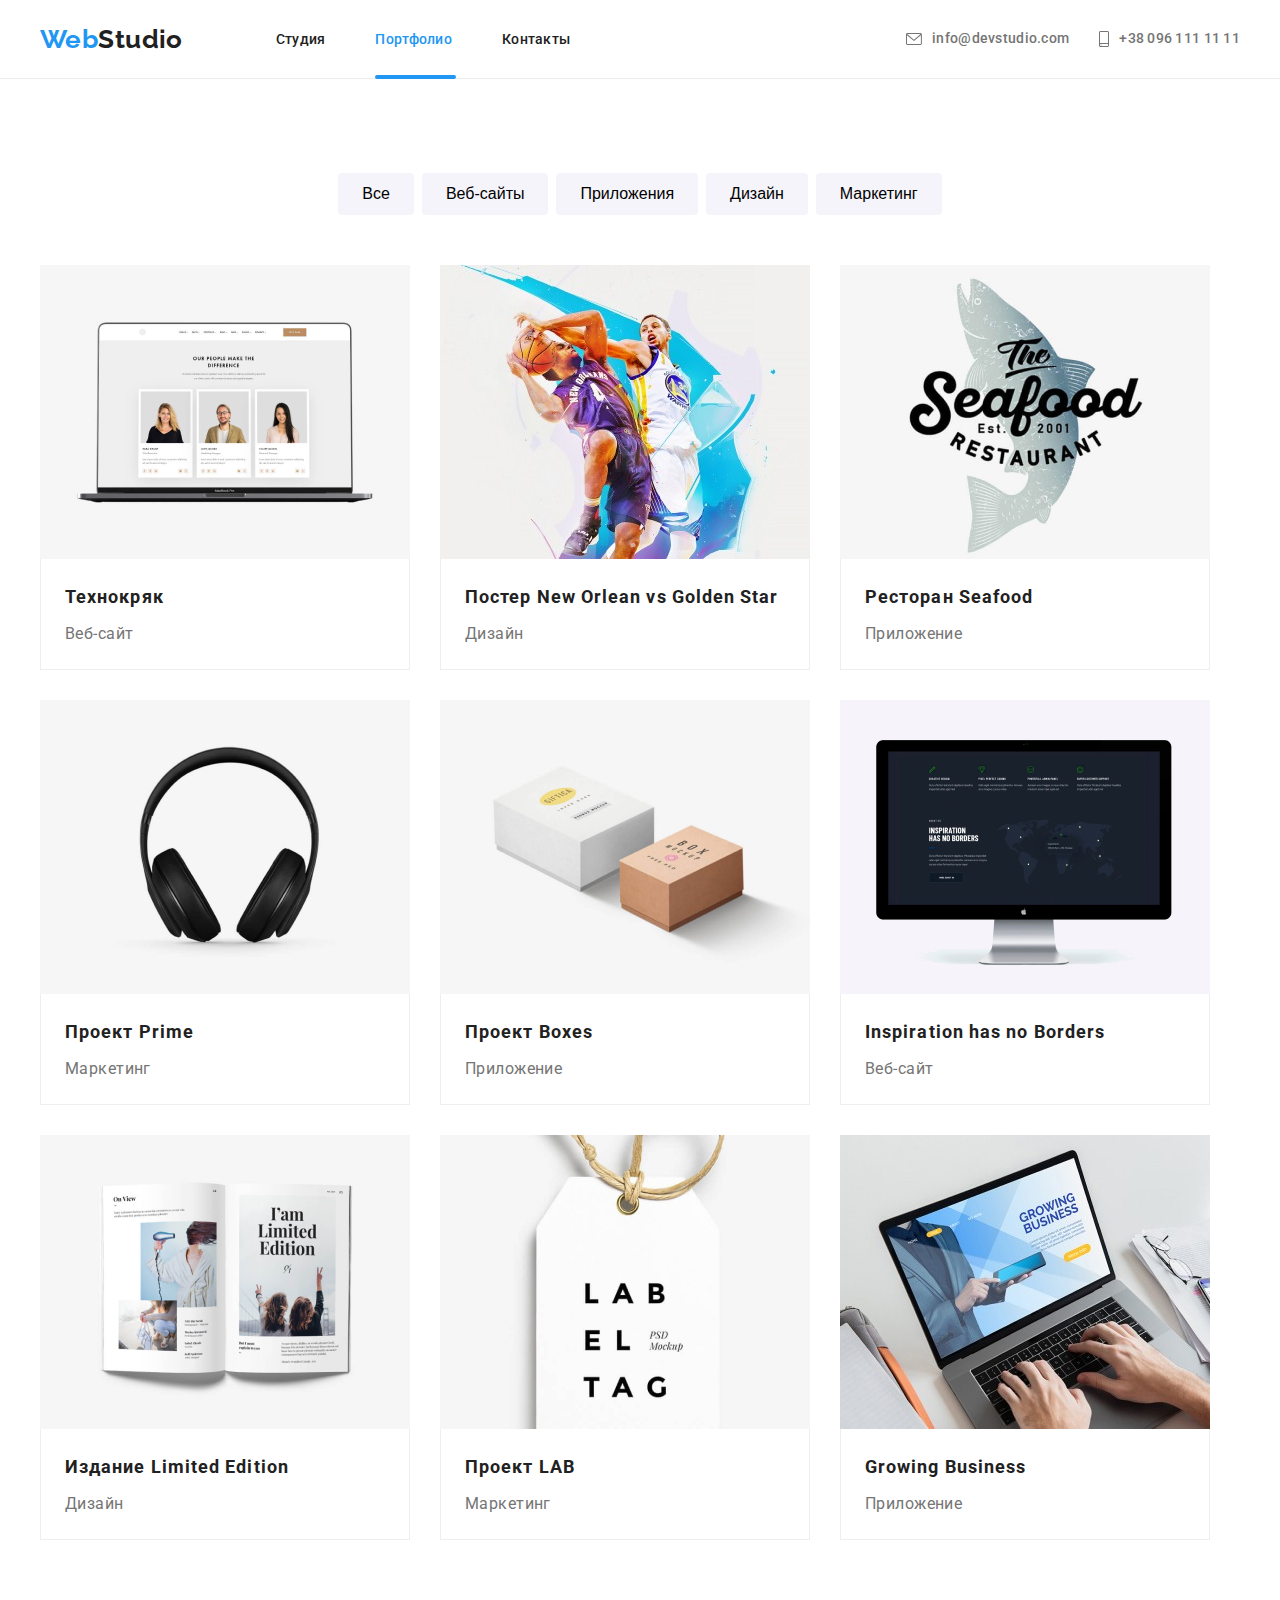
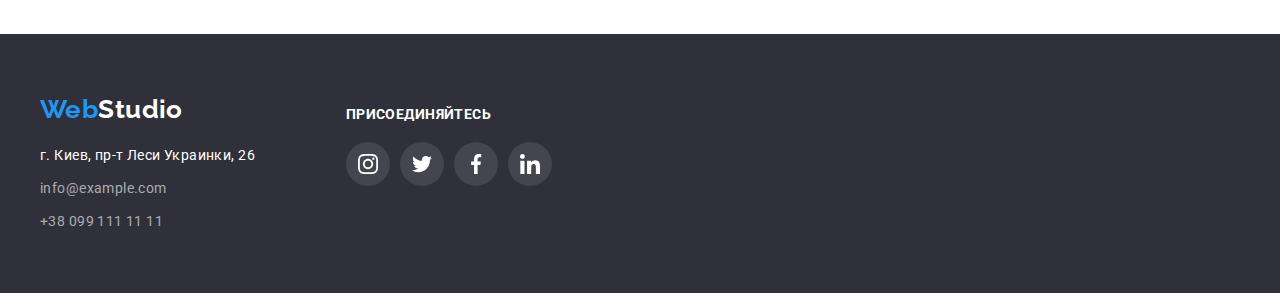
==== portfolio.html @ b014f4f2 "add project and underline for current page" ====
<!DOCTYPE html>
<html lang="ru">
  <head>
    <meta charset="UTF-8" />
    <meta http-equiv="X-UA-Compatible" content="IE=edge" />
    <meta name="viewport" content="width=device-width, initial-scale=1.0" />
    <title>WebStudio</title>
    <link rel="preconnect" href="https://fonts.gstatic.com" />
    <link
      href="https://fonts.googleapis.com/css2?family=Raleway:wght@700&family=Roboto:wght@400;500;700;900&display=swap"
      rel="stylesheet"
    />
    <link
      rel="stylesheet"
      href="https://cdnjs.cloudflare.com/ajax/libs/modern-normalize/1.0.0/modern-normalize.min.css"
      integrity="sha512-ISS7cAi1PEhQ8jnbJpJZMd29NlhNj4AWYyLOSp2CE/CsHxTCu+r+t0D2yoJudVrd0/8fTVPUVDzY5Tvli75u/g=="
      crossorigin="anonymous"
    />
    <link rel="stylesheet" href="./css/styles.css" />
  </head>
  <body>
    <header>
      <div class="container">
        <nav class="header-nav">
          <!-- logo -->
          <a class="logo" href="./index.html" lang="en"
            ><span>Web</span>Studio</a
          >
          <ul class="link-list">
            <li class="item">
              <a class="link" href="./index.html">Студия</a>
            </li>
            <li class="item">
              <a class="link current" href="./portfolio.html">Портфолио</a>
            </li>
            <li class="item"><a class="link" href="">Контакты</a></li>
          </ul>
        </nav>
        <!-- contacts -->
        <ul class="header-contacts">
          <li class="item">
            <a class="link" href="mailto:info@devstudio.com">
              <svg class="contacts-icon" width="16" height="12">
                <use href="./images/symbol-defs.svg#envelope"></use>
              </svg>
              info@devstudio.com</a
            >
          </li>
          <li class="item">
            <a class="link" href="tel:+380961111111">
              <svg class="contacts-icon" width="10" height="16">
                <use href="./images/symbol-defs.svg#smartphone"></use>
              </svg>
              +38 096 111 11 11</a
            >
          </li>
        </ul>
      </div>
    </header>

    <!-- main content -->
    <main>
      <!-- our works -->
      <section class="section portfolio">
        <div class="container">
          <h1 class="visually-hidden">Наши работы</h1>

          <ul class="filter">
            <!-- сейчас фильтр кнопками, а будут радиобаттоны -->
            <li class="item">
              <button class="btn filter-button" type="button">Все</button>
            </li>
            <li class="item">
              <button class="btn filter-button" type="button">Веб-сайты</button>
            </li>
            <li class="item">
              <button class="btn filter-button" type="button">
                Приложения
              </button>
            </li>
            <li class="item">
              <button class="btn filter-button" type="button">Дизайн</button>
            </li>
            <li class="item">
              <button class="btn filter-button" type="button">Маркетинг</button>
            </li>
          </ul>

          <ul class="gallery">
            <li class="item">
              <a class="card" href="">
                <img
                  class="card-image"
                  src="./images/portfolio/portfolio-1.jpg"
                  alt="фото веб-сайта Технокряк"
                  width="370"
                />
                <div class="card-title">
                  <h2 class="card-name">Технокряк</h2>
                  <p class="card-text">Веб-сайт</p>
                </div>
              </a>
            </li>
            <li class="item">
              <a class="card" href="">
                <img
                  class="card-image"
                  src="./images/portfolio/portfolio-2.jpg"
                  alt="фото постера"
                  width="370"
                />
                <div class="card-title">
                  <h2 class="card-name">
                    Постер <span lang="en">New Orlean vs Golden Star</span>
                  </h2>
                  <p class="card-text">Дизайн</p>
                </div>
              </a>
            </li>
            <li class="item">
              <a class="card" href="">
                <img
                  class="card-image"
                  src="./images/portfolio/portfolio-3.jpg"
                  alt="фото логотипа ресторана"
                  width="370"
                />
                <div class="card-title">
                  <h2 class="card-name">
                    Ресторан <span lang="en">Seafood</span>
                  </h2>
                  <p class="card-text">Приложение</p>
                </div>
              </a>
            </li>
            <li class="item">
              <a class="card" href="">
                <img
                  class="card-image"
                  src="./images/portfolio/portfolio-4.jpg"
                  alt="фото с наушниками"
                  width="370"
                />
                <div class="card-title">
                  <h2 class="card-name">Проект <span lang="en">Prime</span></h2>
                  <p class="card-text">Маркетинг</p>
                </div>
              </a>
            </li>
            <li class="item">
              <a class="card" href="">
                <img
                  class="card-image"
                  src="./images/portfolio/portfolio-5.jpg"
                  alt="фото с коробочками"
                  width="370"
                />
                <div class="card-title">
                  <h2 class="card-name">Проект <span lang="en">Boxes</span></h2>
                  <p class="card-text">Приложение</p>
                </div>
              </a>
            </li>
            <li class="item">
              <a class="card" href="">
                <img
                  class="card-image"
                  src="./images/portfolio/portfolio-6.jpg"
                  alt="фото веб-сайта"
                  width="370"
                />
                <div class="card-title">
                  <h2 class="card-name">
                    <span lang="en">Inspiration has no Borders</span>
                  </h2>
                  <p class="card-text">Веб-сайт</p>
                </div>
              </a>
            </li>
            <li class="item">
              <a class="card" href="">
                <img
                  class="card-image"
                  src="./images/portfolio/portfolio-7.jpg"
                  alt="фото развёрнутой книги"
                  width="370"
                />
                <div class="card-title">
                  <h2 class="card-name">
                    Издание <span lang="en">Limited Edition</span>
                  </h2>
                  <p class="card-text">Дизайн</p>
                </div>
              </a>
            </li>
            <li class="item">
              <a class="card" href="">
                <img
                  class="card-image"
                  src="./images/portfolio/portfolio-8.jpg"
                  alt="фото бирки"
                  width="370"
                />
                <div class="card-title">
                  <h2 class="card-name">Проект LAB</h2>
                  <p class="card-text">Маркетинг</p>
                </div>
              </a>
            </li>
            <li class="item">
              <a class="card" href="">
                <img
                  class="card-image"
                  src="./images/portfolio/portfolio-9.jpg"
                  alt="фото приложения"
                  width="370"
                />
                <div class="card-title">
                  <h2 class="card-name">
                    <span lang="en">Growing Business</span>
                  </h2>
                  <p class="card-text">Приложение</p>
                </div>
              </a>
            </li>
          </ul>
        </div>
        <!-- /container -->
      </section>
    </main>

    <footer>
      <div class="container">
        <div class="wrapper">
          <div class="addresses">
            <!-- logo -->
            <a class="logo" href="./index.html" lang="en"><span>Web</span>Studio</a>
            <!-- our contacts -->
            <address>
              <ul class="contacts-list">
                <li>
                  <a class="link contact-map" href="https://goo.gl/maps/neQX7SjU9CnfQopdA" target="_blank"
                    rel="noreferrer noopener">
                    г. Киев, пр-т Леси Украинки, 26
                  </a>
                </li>
                <li>
                  <a class="link contact-email" href="mailto:info@example.com">
                    info@example.com
                  </a>
                </li>
                <li>
                  <a class="link contact-phone" href="tel:+380991111111">
                    +38 099 111 11 11
                  </a>
                </li>
              </ul>
            </address>
          </div>
          <div class="social">
            <p class="social-title">Присоединяйтесь</p>
            <ul class="social-links-list">
              <li>
                <a href="" class="social-link">
                  <svg class="social-link-icon" width="20" height="20">
                    <use href="./images/symbol-defs.svg#instagram"></use>
                  </svg>
                </a>
              </li>
              <li>
                <a href="" class="social-link">
                  <svg class="social-link-icon" width="20" height="20">
                    <use href="./images/symbol-defs.svg#twitter"></use>
                  </svg>
                </a>
              </li>
              <li>
                <a href="" class="social-link">
                  <svg class="social-link-icon" width="20" height="20">
                    <use href="./images/symbol-defs.svg#facebook"></use>
                  </svg>
                </a>
              </li>
              <li>
                <a href="" class="social-link">
                  <svg class="social-link-icon" width="20" height="20">
                    <use href="./images/symbol-defs.svg#linkedin"></use>
                  </svg>
                </a>
              </li>
            </ul>
          </div>
        </div>
      </div>
    </footer>
  </body>
</html>
---- css/styles.css ----
:root {
  --main-color: #212121;
  --second-color: #757575;
  --accent-color: #2196f3;
  --white-color: #fff;
  --bg-dark: #2f303a;
  --btn-hover: #188ce8;
  --bg-our-team: #f5f4fa;
  --bg-filter-btn: #f5f4fa;
  --brd-card-title: #eeeeee;
  --icon-color: #afb1b8;
}

/*========== common =========== */
body {
  margin: 0;

  font-family: Roboto, sans-serif;
  font-size: 14px;
  color: var(--main-color);
  letter-spacing: 0.03em;

  background-color: var(--white-color);
}

ul {
  list-style: none;
  margin-top: 0;
  margin-bottom: 0;
  padding-left: 0;
}

h1,
h2,
h3,
h4,
h5,
h6,
p {
  margin-top: 0;
  margin-bottom: 0;
}

a {
  text-decoration: none;
}

img {
  display: block;
}

.container {
  margin-left: auto;
  margin-right: auto;
  padding-left: 15px;
  padding-right: 15px;
  width: 1200px;
}

.btn {
  border-radius: 4px;
  padding: 6px 22px;
  cursor: pointer;
  border-color: transparent;
}

.section {
  padding-top: 94px;
  padding-bottom: 94px;
}

.section-title {
  margin-bottom: 50px;

  font-size: 36px;
  line-height: 1.67;
  text-align: center;
}

.visually-hidden:not(:focus):not(:active) {
  position: absolute;
  width: 1px;
  height: 1px;
  margin: -1px;
  border: 0;
  padding: 0;

  white-space: nowrap;
  clip-path: inset(100%);
  clip: rect(0 0 0 0);
  overflow: hidden;
}

/* =========== Logo =============== */
.logo {
  margin-right: 93px;

  font-family: 'Raleway', sans-serif;
  font-weight: 700;
  font-size: 26px;
  color: var(--main-color);
}

.logo span {
  color: var(--accent-color);
}

/* ============== header ============= */
header {
  padding-top: 24px;
  padding-bottom: 24px;
  border-bottom: 1px solid #ececec;
}

header .container {
  display: flex;
  align-items: center;
}

.header-nav {
  display: flex;
}

.header-nav .link-list {
  display: flex;
  align-items: center;
}

.link-list .item:not(:last-child) {
  margin-right: 50px;
}

.link-list .current::after {
  content: '';
  position: absolute;
  bottom: 0;
  left: 0;
  width: 100%;
  border: 2px solid var(--accent-color);
  border-radius: 2px;
}

.header-nav .link {
  font-size: 14px;
  font-weight: 500;
  line-height: 1.14;
  letter-spacing: 0.02em;
  color: var(--main-color);
  padding-top: 32px;
  padding-bottom: 32px;
}

.header-nav .current {
  position: relative;

  color: var(--accent-color);
}

.header-contacts {
  display: flex;
  align-items: center;
  margin-left: auto;
}

.header-contacts .link {
  display: flex;
  align-items: center;

  font-size: 14px;
  font-weight: 500;
  line-height: 1.14;
  letter-spacing: 0.02em;
  color: var(--second-color);
}

.header-contacts .item:not(:last-child) {
  margin-right: 30px;
}

.contacts-icon {
  margin-right: 10px;
  fill: currentColor;
}

.header-nav .link:focus,
.header-nav .link:hover,
.header-contacts .link:focus,
.header-contacts .link:hover {
  color: var(--accent-color);
}

/* ============ hero ================ */
.hero {
  background-color: var(--bg-dark);
}

.hero .hero-bg {
  margin-left: auto;
  margin-right: auto;
  padding-top: 200px;
  padding-bottom: 200px;
  height: 600px;
  max-width: 1600px;
  background-image: linear-gradient(
      rgba(47, 48, 58, 0.4),
      rgba(47, 48, 58, 0.4)
    ),
    url('../images/hero/hero-bg.jpg');
  background-size: cover;
  background-position: center;
}

.hero-title {
  margin-bottom: 30px;
  font-size: 44px;
  font-weight: 900;
  line-height: 1.36;
  letter-spacing: 0.06em;
  text-align: center;
  text-transform: uppercase;
  color: var(--white-color);
}

.hero-btn {
  display: block;
  margin-left: auto;
  margin-right: auto;

  font-size: 16px;
  font-weight: 700;
  line-height: 1.87;
  letter-spacing: 0.06em;
  color: var(--white-color);

  background-color: var(--accent-color);
  padding: 10px 32px;
  box-shadow: 0px 4px 4px rgba(0, 0, 0, 0.15);
}

.hero .btn:hover,
.hero .btn:focus {
  background-color: var(--btn-hover);
}

/* ============ features =============== */
.features {
  padding-bottom: 47px;
}

.features-list {
  display: flex;
}

.feature {
  max-width: 270px;
}

.features-list .feature:not(:last-child) {
  margin-right: 30px;
}

.feature .thumb {
  background-color: var(--bg-filter-btn);
  height: 120px;
  margin-bottom: 30px;
  border-radius: 4px;
  display: flex;
  justify-content: center;
  align-items: center;
}

.feature-icon {
  width: 70px;
  height: 70px;
}

.feature-title {
  margin-bottom: 10px;

  font-size: 14px;
  font-weight: 700;
  line-height: 1.14;
  text-transform: uppercase;
}

.feature-text {
  line-height: 1.71;
  color: var(--second-color);
}

/* ============== work ================== */
.work {
  padding-top: 47px;
}

/* позиционирование в сетке
 отрицательными маржинами */
.works-list {
  display: flex;
  flex-wrap: wrap;
  margin-top: -30px;
  margin-left: -30px;
}

.works-list .item {
  margin-top: 30px;
  margin-left: 30px;
}

/* ============= our team =============== */
.members {
  background-color: var(--bg-our-team);
}

.members-list {
  display: flex;
  flex-wrap: wrap;
  margin-left: -30px;
  margin-top: -30px;
}

.member-card {
  width: 270px;
  margin-left: 30px;
  margin-top: 30px;
  border-radius: 0px 0px 4px 4px;

  padding-bottom: 30px;
  background-color: var(--white-color);

  box-shadow: 0px 1px 3px rgba(0, 0, 0, 0.12), 0px 1px 1px rgba(0, 0, 0, 0.14),
    0px 2px 1px rgba(0, 0, 0, 0.2);
}

.member-photo {
  margin-bottom: 30px;
}

.members .member-name {
  margin-bottom: 10px;

  font-size: 16px;
  font-weight: 500;
  line-height: 1.19;
  text-align: center;
}

.members .member-function {
  font-size: 16px;
  color: var(--second-color);
  line-height: 1.19;
  margin-bottom: 16px;

  text-align: center;
}

.social-links-list {
  display: flex;
  justify-content: center;
}

.social-links-list li:not(:last-child) {
  margin-right: 10px;
}

.social-link {
  display: flex;
  width: 44px;
  height: 44px;
  border-radius: 50%;
}

.social-link-icon {
  margin: auto;
  fill: var(--icon-color);
}

.social-link:hover,
.social-link:focus {
  background-color: var(--accent-color);
}

.social-link:hover .social-link-icon,
.social-link:focus .social-link-icon {
  fill: var(--white-color);
}

/* ================ our clients =================== */
.clients-list {
  display: flex;
  flex-wrap: wrap;
  margin-top: -30px;
  margin-left: -30px;
}

.client-item {
  width: 170px;
  height: 92px;
  margin-top: 30px;
  margin-left: 30px;
}

.client-link {
  display: flex;
  height: 100%;
  border: 1px solid var(--icon-color);
  border-radius: 4px;
}

.client-icon {
  margin: auto;
  fill: var(--icon-color);
}

.client-link:hover,
.client-link:focus {
  border-color: var(--accent-color);
}

.client-link:hover .client-icon,
.client-link:focus .client-icon {
  fill: var(--accent-color);
}

/* ============ footer ================ */
footer {
  padding-top: 60px;
  padding-bottom: 60px;
  background-color: var(--bg-dark);
  color: var(--white-color);
}

.wrapper {
  display: flex;
}

.addresses {
  margin-right: 70px;
}

footer .logo {
  margin-bottom: 20px;

  display: inline-block;
  color: var(--white-color);
}

address {
  font-style: normal;
}

.contacts-list li:not(:last-child) {
  padding-bottom: 9px;
}

.contact-map {
  color: rgba(255, 255, 255, 1);
  line-height: 1.71;
}

.contact-email,
.contact-phone {
  color: rgba(255, 255, 255, 0.6);
  line-height: 1.71;
}

.contacts-list .link:focus,
.contacts-list .link:hover {
  color: var(--accent-color);
}

.social {
  margin-top: 12px;
}
.social-title {
  margin-bottom: 20px;
  font-weight: 700;
  text-transform: uppercase;
}

footer .social-link {
  background-color: rgba(255, 255, 255, 0.1);
}

footer .social-link-icon {
  fill: var(--white-color);
}

/* =============== portfolio ================== */
.portfolio .filter {
  margin-bottom: 50px;
  display: flex;
  justify-content: center;
}

.filter .item:not(:last-child) {
  margin-right: 8px;
}

.portfolio .filter-button {
  font-weight: 500;
  font-size: 16px;
  line-height: 1.62;

  background-color: var(--bg-filter-btn);
}

.portfolio .filter-button:focus,
.portfolio .filter-button:hover {
  color: var(--white-color);
  background-color: var(--accent-color);
  box-shadow: 0px 3px 1px rgba(0, 0, 0, 0.1), 0px 1px 2px rgba(0, 0, 0, 0.08),
    0px 2px 2px rgba(0, 0, 0, 0.12);
}

.gallery {
  display: flex;
  flex-wrap: wrap;
  margin-bottom: -30px;
}

.gallery .item:not(:nth-child(3n)) {
  margin-right: 30px;
}

.gallery .item {
  margin-bottom: 30px;
}

.gallery .item:hover {
  box-shadow: 0px 1px 1px rgba(0, 0, 0, 0.12), 0px 4px 4px rgba(0, 0, 0, 0.06),
    1px 4px 6px rgba(0, 0, 0, 0.16);
}

.card-title {
  padding: 20px 24px;
  border: 1px solid var(--brd-card-title);
  border-top: 0;
}

.card .card-name {
  margin-bottom: 4px;

  font-weight: 700;
  font-size: 18px;
  line-height: 2;
  letter-spacing: 0.06em;
  color: var(--main-color);
}

.card .card-text {
  font-size: 16px;
  line-height: 1.87;
  color: var(--second-color);
}
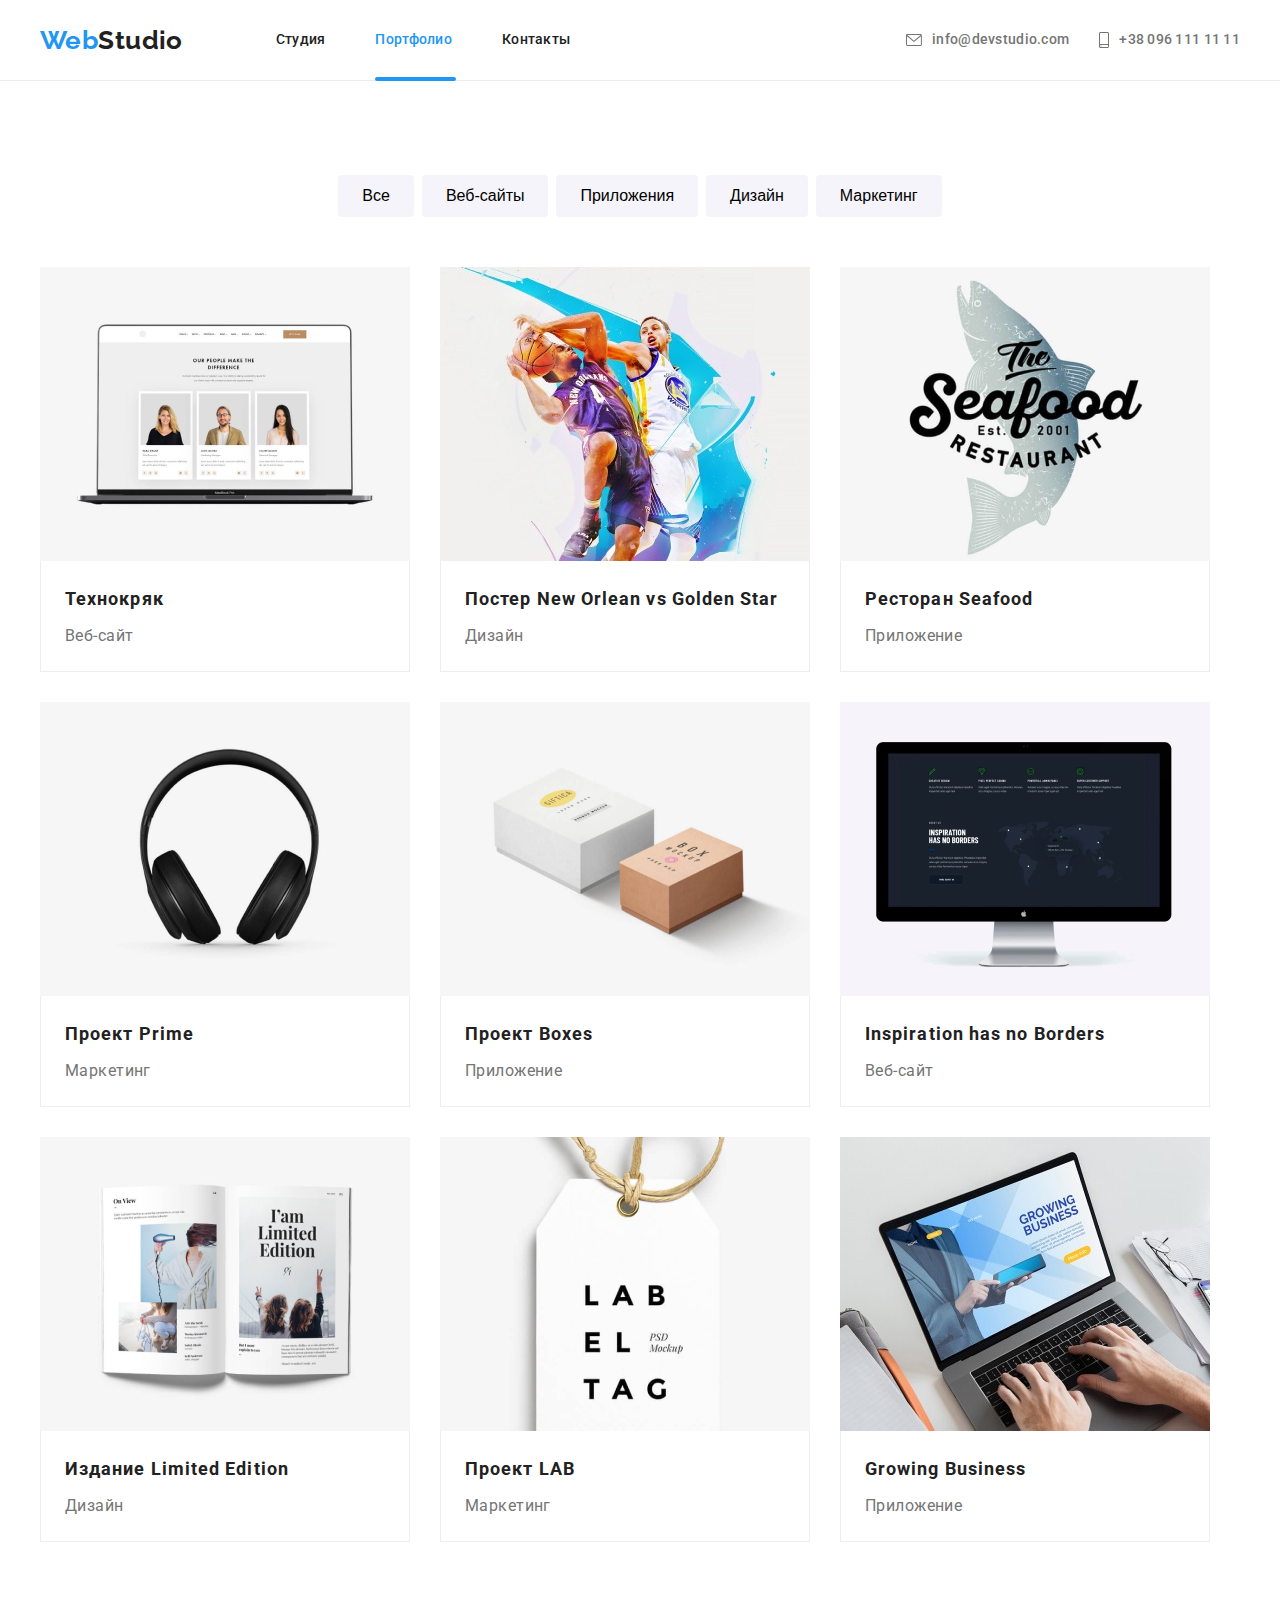
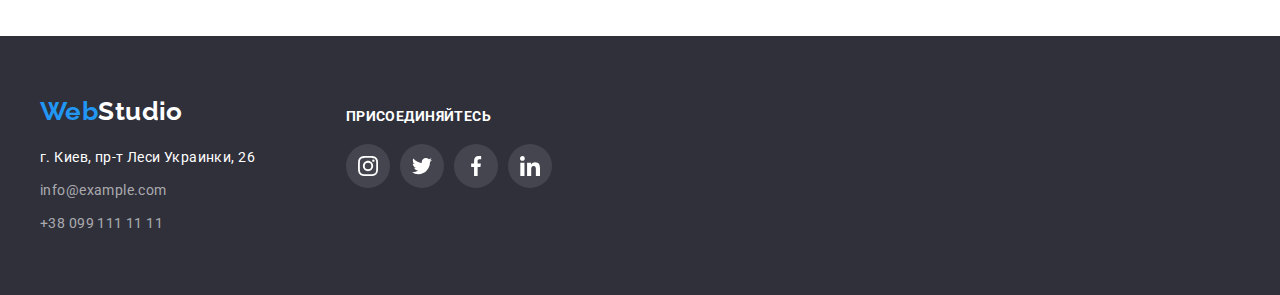
==== commit 301fb4f0: "add abs elements" ====
--- a/portfolio.html
+++ b/portfolio.html
@@ -89,12 +89,20 @@
           <ul class="gallery">
             <li class="item">
               <a class="card" href="">
-                <img
-                  class="card-image"
-                  src="./images/portfolio/portfolio-1.jpg"
-                  alt="фото веб-сайта Технокряк"
-                  width="370"
-                />
+                <div class="box">
+                  <img
+                    class="card-image"
+                    src="./images/portfolio/portfolio-1.jpg"
+                    alt="фото веб-сайта Технокряк"
+                    width="370"
+                  />
+                  <p class="card-overlay">
+                    Технокряк это современная площадка распространения
+                    коронавируса. Компании используют эту платформу для
+                    цифрового шпионажа и атак на защищённые сервера конкурентов.
+                  </p>
+                </div>
+
                 <div class="card-title">
                   <h2 class="card-name">Технокряк</h2>
                   <p class="card-text">Веб-сайт</p>
@@ -234,13 +242,19 @@
         <div class="wrapper">
           <div class="addresses">
             <!-- logo -->
-            <a class="logo" href="./index.html" lang="en"><span>Web</span>Studio</a>
+            <a class="logo" href="./index.html" lang="en"
+              ><span>Web</span>Studio</a
+            >
             <!-- our contacts -->
             <address>
               <ul class="contacts-list">
                 <li>
-                  <a class="link contact-map" href="https://goo.gl/maps/neQX7SjU9CnfQopdA" target="_blank"
-                    rel="noreferrer noopener">
+                  <a
+                    class="link contact-map"
+                    href="https://goo.gl/maps/neQX7SjU9CnfQopdA"
+                    target="_blank"
+                    rel="noreferrer noopener"
+                  >
                     г. Киев, пр-т Леси Украинки, 26
                   </a>
                 </li>
--- a/css/styles.css
+++ b/css/styles.css
@@ -93,6 +93,7 @@
 
 /* =========== Logo =============== */
 .logo {
+  display: block;
   margin-right: 93px;
 
   font-family: 'Raleway', sans-serif;
@@ -107,8 +108,6 @@
 
 /* ============== header ============= */
 header {
-  padding-top: 24px;
-  padding-bottom: 24px;
   border-bottom: 1px solid #ececec;
 }
 
@@ -119,11 +118,15 @@
 
 .header-nav {
   display: flex;
+  align-items: center;
 }
 
 .header-nav .link-list {
   display: flex;
   align-items: center;
+}
+
+.link-list .item {
 }
 
 .link-list .item:not(:last-child) {
@@ -133,7 +136,7 @@
 .link-list .current::after {
   content: '';
   position: absolute;
-  bottom: 0;
+  bottom: -1px;
   left: 0;
   width: 100%;
   border: 2px solid var(--accent-color);
@@ -141,6 +144,7 @@
 }
 
 .header-nav .link {
+  display: block;
   font-size: 14px;
   font-weight: 500;
   line-height: 1.14;
@@ -165,6 +169,9 @@
 .header-contacts .link {
   display: flex;
   align-items: center;
+
+  padding-top: 32px;
+  padding-bottom: 32px;
 
   font-size: 14px;
   font-weight: 500;
@@ -302,9 +309,29 @@
   margin-left: -30px;
 }
 
-.works-list .item {
+.works-list-item {
+  position: relative;
   margin-top: 30px;
   margin-left: 30px;
+}
+
+.works-list-title {
+  position: absolute;
+  bottom: 0;
+  left: 0;
+
+  width: 100%;
+  height: 70px;
+  display: flex;
+  justify-content: center;
+  align-items: center;
+
+  font-weight: 700;
+  line-height: 1.14;
+  text-transform: uppercase;
+  color: var(--white-color);
+
+  background-color: rgba(47, 48, 58, 0.8);
 }
 
 /* ============= our team =============== */
@@ -524,12 +551,53 @@
 }
 
 .gallery .item {
+  position: relative;
+  width: 370px;
+
   margin-bottom: 30px;
 }
 
 .gallery .item:hover {
   box-shadow: 0px 1px 1px rgba(0, 0, 0, 0.12), 0px 4px 4px rgba(0, 0, 0, 0.06),
     1px 4px 6px rgba(0, 0, 0, 0.16);
+}
+
+.card .box {
+  position: relative;
+  width: 370px;
+  height: 294px;
+  overflow: hidden;
+}
+
+.card-overlay {
+  position: absolute;
+  top: 0;
+  left: 0;
+  display: flex;
+  /* justify-content: center; */
+  align-items: center;
+
+  width: 100%;
+  height: 100%;
+  /* height: 294px; */
+  padding: 24px;
+  /* padding-left: 24px;
+  padding-right: 24px; */
+
+  background-color: rgba(33, 150, 243, 0.9);
+  color: var(--white-color);
+  font-size: 18px;
+  line-height: 1.56;
+  /* надо или нет? */
+  overflow: hidden;
+
+  transform: translateY(100%);
+  transition: transform 250ms cubic-bezier(0.4, 0, 0.2, 1);
+  /* transition: transform 1250ms cubic-bezier(0.72, 0, 0.23, 1); */
+}
+
+.gallery .item:hover .card-overlay {
+  transform: translateY(0);
 }
 
 .card-title {
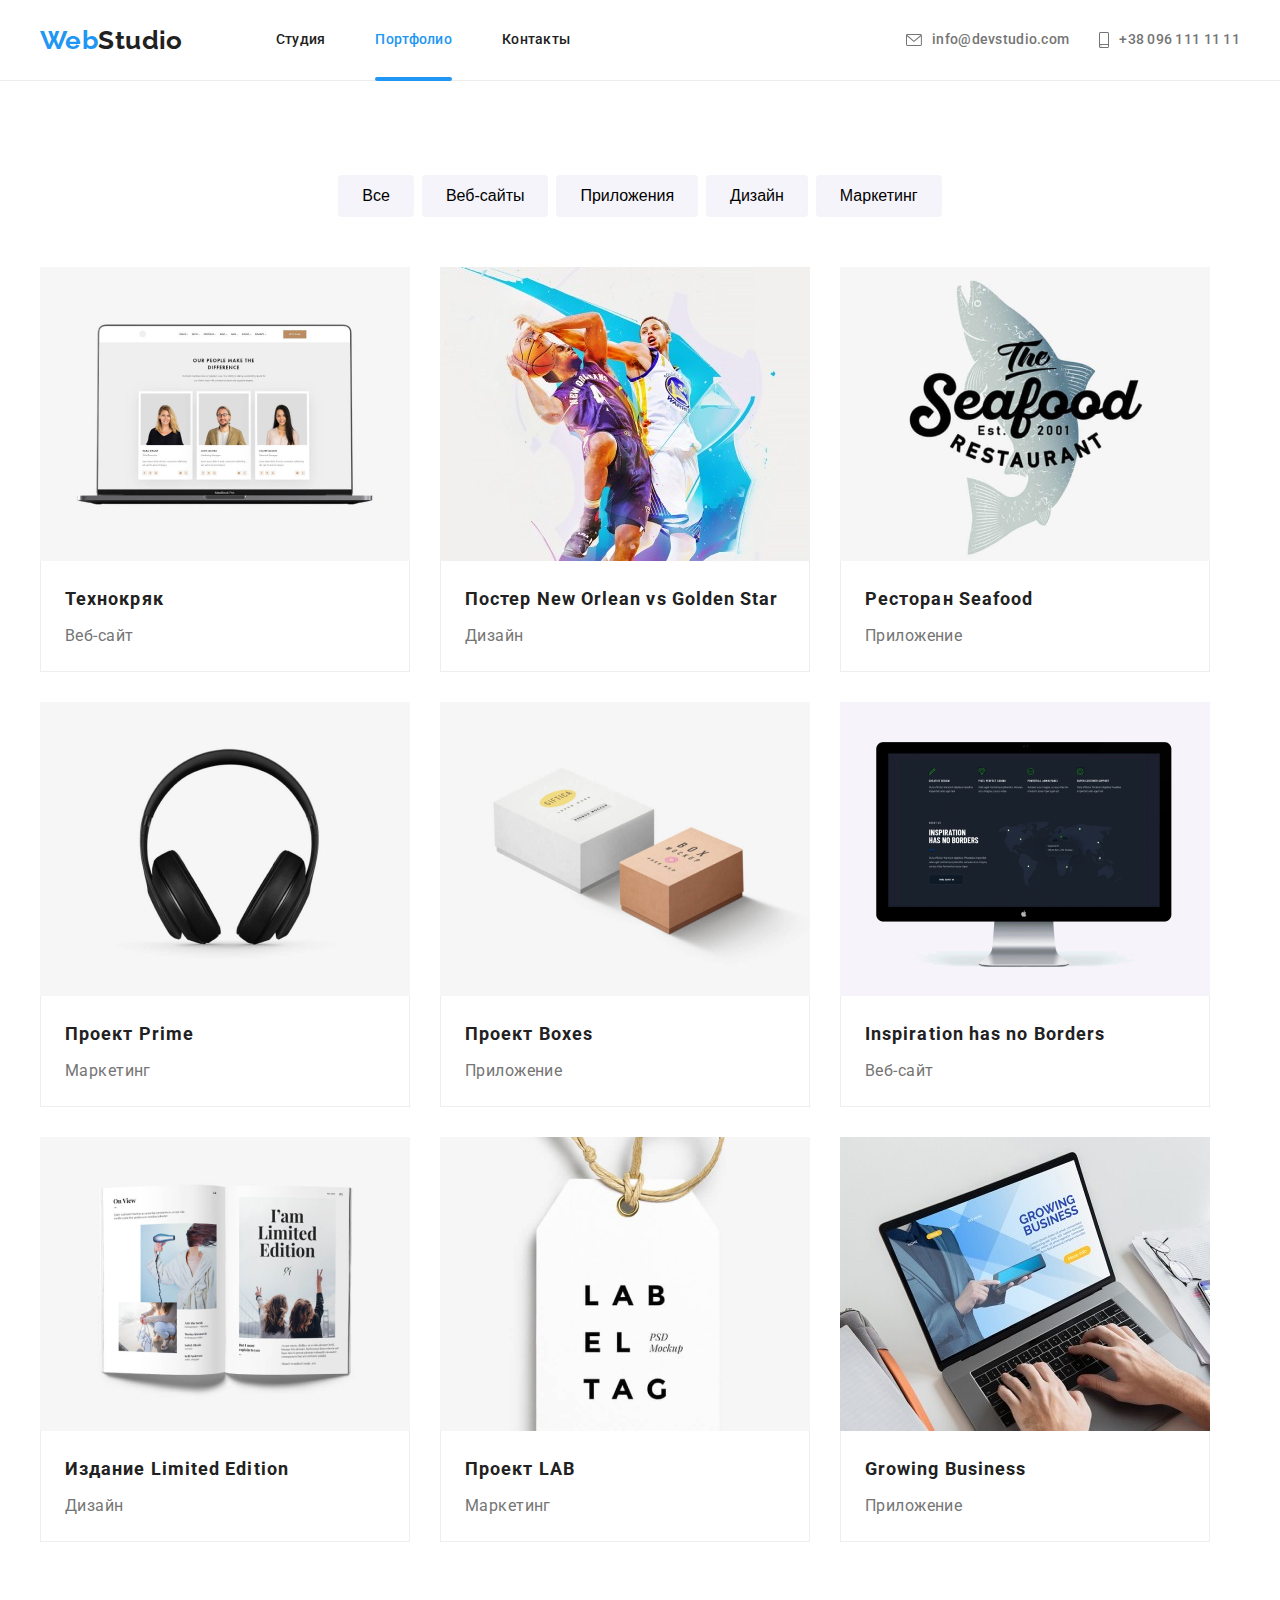
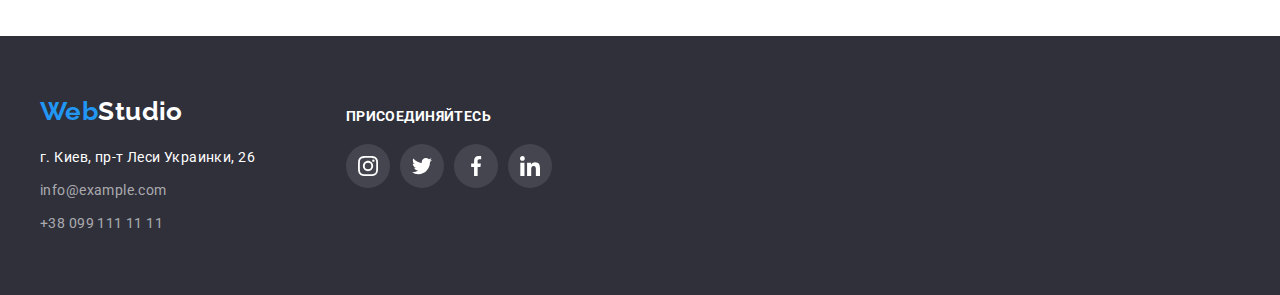
==== commit 11a8f0d2: "update icons, add transitions, modal-window and overlays" ====
--- a/portfolio.html
+++ b/portfolio.html
@@ -41,7 +41,7 @@
           <li class="item">
             <a class="link" href="mailto:info@devstudio.com">
               <svg class="contacts-icon" width="16" height="12">
-                <use href="./images/symbol-defs.svg#envelope"></use>
+                <use href="./images/icons.svg#envelope"></use>
               </svg>
               info@devstudio.com</a
             >
@@ -49,7 +49,7 @@
           <li class="item">
             <a class="link" href="tel:+380961111111">
               <svg class="contacts-icon" width="10" height="16">
-                <use href="./images/symbol-defs.svg#smartphone"></use>
+                <use href="./images/icons.svg#smartphone"></use>
               </svg>
               +38 096 111 11 11</a
             >
@@ -87,7 +87,7 @@
           </ul>
 
           <ul class="gallery">
-            <li class="item">
+            <li class="gallery-item">
               <a class="card" href="">
                 <div class="box">
                   <img
@@ -102,21 +102,32 @@
                     цифрового шпионажа и атак на защищённые сервера конкурентов.
                   </p>
                 </div>
-
                 <div class="card-title">
                   <h2 class="card-name">Технокряк</h2>
                   <p class="card-text">Веб-сайт</p>
                 </div>
               </a>
             </li>
-            <li class="item">
-              <a class="card" href="">
-                <img
-                  class="card-image"
-                  src="./images/portfolio/portfolio-2.jpg"
-                  alt="фото постера"
-                  width="370"
-                />
+            <li class="gallery-item">
+              <a class="card" href="">
+                <div class="box">
+                  <img
+                    class="card-image"
+                    src="./images/portfolio/portfolio-2.jpg"
+                    alt="фото постера"
+                    width="370"
+                  />
+                  <p class="card-overlay">
+                    Технокряк это современная площадка распространения
+                    коронавируса. Компании используют эту платформу для
+                    цифрового шпионажа и атак на защищённые сервера конкурентов.
+                    Lorem ipsum dolor sit, amet consectetur adipisicing elit.
+                    Incidunt, provident? Vel tempora deleniti animi? Nostrum
+                    quidem, autem, dolores suscipit perferendis quam aperiam
+                    nobis eligendi aspernatur corrupti sapiente doloremque minus
+                    eaque.
+                  </p>
+                </div>
                 <div class="card-title">
                   <h2 class="card-name">
                     Постер <span lang="en">New Orlean vs Golden Star</span>
@@ -125,14 +136,25 @@
                 </div>
               </a>
             </li>
-            <li class="item">
-              <a class="card" href="">
-                <img
-                  class="card-image"
-                  src="./images/portfolio/portfolio-3.jpg"
-                  alt="фото логотипа ресторана"
-                  width="370"
-                />
+            <li class="gallery-item">
+              <a class="card" href="">
+                <div class="box">
+                  <img
+                    class="card-image"
+                    src="./images/portfolio/portfolio-3.jpg"
+                    alt="фото логотипа ресторана"
+                    width="370"
+                  />
+                  <p class="card-overlay">
+                    Технокряк это современная площадка распространения
+                    коронавируса. Компании используют эту платформу для
+                    цифрового шпионажа и атак на защищённые сервера конкурентов.
+                    Lorem ipsum dolor sit amet consectetur adipisicing elit.
+                    Error necessitatibus quasi suscipit ex nulla dignissimos
+                    itaque totam natus, magni quia qui assumenda tenetur iusto
+                    delectus animi enim dolor, saepe aliquam.
+                  </p>
+                </div>
                 <div class="card-title">
                   <h2 class="card-name">
                     Ресторан <span lang="en">Seafood</span>
@@ -141,42 +163,63 @@
                 </div>
               </a>
             </li>
-            <li class="item">
-              <a class="card" href="">
-                <img
-                  class="card-image"
-                  src="./images/portfolio/portfolio-4.jpg"
-                  alt="фото с наушниками"
-                  width="370"
-                />
+            <li class="gallery-item">
+              <a class="card" href="">
+                <div class="box">
+                  <img
+                    class="card-image"
+                    src="./images/portfolio/portfolio-4.jpg"
+                    alt="фото с наушниками"
+                    width="370"
+                  />
+                  <p class="card-overlay">
+                    Технокряк это современная площадка распространения
+                    коронавируса. Компании используют эту платформу для
+                    цифрового шпионажа и атак на защищённые сервера конкурентов.
+                  </p>
+                </div>
                 <div class="card-title">
                   <h2 class="card-name">Проект <span lang="en">Prime</span></h2>
                   <p class="card-text">Маркетинг</p>
                 </div>
               </a>
             </li>
-            <li class="item">
-              <a class="card" href="">
-                <img
-                  class="card-image"
-                  src="./images/portfolio/portfolio-5.jpg"
-                  alt="фото с коробочками"
-                  width="370"
-                />
+            <li class="gallery-item">
+              <a class="card" href="">
+                <div class="box">
+                  <img
+                    class="card-image"
+                    src="./images/portfolio/portfolio-5.jpg"
+                    alt="фото с коробочками"
+                    width="370"
+                  />
+                  <p class="card-overlay">
+                    Технокряк это современная площадка распространения
+                    коронавируса. Компании используют эту платформу для
+                    цифрового шпионажа и атак на защищённые сервера конкурентов.
+                  </p>
+                </div>
                 <div class="card-title">
                   <h2 class="card-name">Проект <span lang="en">Boxes</span></h2>
                   <p class="card-text">Приложение</p>
                 </div>
               </a>
             </li>
-            <li class="item">
-              <a class="card" href="">
-                <img
-                  class="card-image"
-                  src="./images/portfolio/portfolio-6.jpg"
-                  alt="фото веб-сайта"
-                  width="370"
-                />
+            <li class="gallery-item">
+              <a class="card" href="">
+                <div class="box">
+                  <img
+                    class="card-image"
+                    src="./images/portfolio/portfolio-6.jpg"
+                    alt="фото веб-сайта"
+                    width="370"
+                  />
+                  <p class="card-overlay">
+                    Технокряк это современная площадка распространения
+                    коронавируса. Компании используют эту платформу для
+                    цифрового шпионажа и атак на защищённые сервера конкурентов.
+                  </p>
+                </div>
                 <div class="card-title">
                   <h2 class="card-name">
                     <span lang="en">Inspiration has no Borders</span>
@@ -185,14 +228,21 @@
                 </div>
               </a>
             </li>
-            <li class="item">
-              <a class="card" href="">
-                <img
-                  class="card-image"
-                  src="./images/portfolio/portfolio-7.jpg"
-                  alt="фото развёрнутой книги"
-                  width="370"
-                />
+            <li class="gallery-item">
+              <a class="card" href="">
+                <div class="box">
+                  <img
+                    class="card-image"
+                    src="./images/portfolio/portfolio-7.jpg"
+                    alt="фото развёрнутой книги"
+                    width="370"
+                  />
+                  <p class="card-overlay">
+                    Технокряк это современная площадка распространения
+                    коронавируса. Компании используют эту платформу для
+                    цифрового шпионажа и атак на защищённые сервера конкурентов.
+                  </p>
+                </div>
                 <div class="card-title">
                   <h2 class="card-name">
                     Издание <span lang="en">Limited Edition</span>
@@ -201,28 +251,42 @@
                 </div>
               </a>
             </li>
-            <li class="item">
-              <a class="card" href="">
-                <img
-                  class="card-image"
-                  src="./images/portfolio/portfolio-8.jpg"
-                  alt="фото бирки"
-                  width="370"
-                />
+            <li class="gallery-item">
+              <a class="card" href="">
+                <div class="box">
+                  <img
+                    class="card-image"
+                    src="./images/portfolio/portfolio-8.jpg"
+                    alt="фото бирки"
+                    width="370"
+                  />
+                  <p class="card-overlay">
+                    Технокряк это современная площадка распространения
+                    коронавируса. Компании используют эту платформу для
+                    цифрового шпионажа и атак на защищённые сервера конкурентов.
+                  </p>
+                </div>
                 <div class="card-title">
                   <h2 class="card-name">Проект LAB</h2>
                   <p class="card-text">Маркетинг</p>
                 </div>
               </a>
             </li>
-            <li class="item">
-              <a class="card" href="">
-                <img
-                  class="card-image"
-                  src="./images/portfolio/portfolio-9.jpg"
-                  alt="фото приложения"
-                  width="370"
-                />
+            <li class="gallery-item">
+              <a class="card" href="">
+                <div class="box">
+                  <img
+                    class="card-image"
+                    src="./images/portfolio/portfolio-9.jpg"
+                    alt="фото приложения"
+                    width="370"
+                  />
+                  <p class="card-overlay">
+                    Технокряк это современная площадка распространения
+                    коронавируса. Компании используют эту платформу для
+                    цифрового шпионажа и атак на защищённые сервера конкурентов.
+                  </p>
+                </div>
                 <div class="card-title">
                   <h2 class="card-name">
                     <span lang="en">Growing Business</span>
@@ -277,28 +341,28 @@
               <li>
                 <a href="" class="social-link">
                   <svg class="social-link-icon" width="20" height="20">
-                    <use href="./images/symbol-defs.svg#instagram"></use>
+                    <use href="./images/icons.svg#instagram"></use>
                   </svg>
                 </a>
               </li>
               <li>
                 <a href="" class="social-link">
                   <svg class="social-link-icon" width="20" height="20">
-                    <use href="./images/symbol-defs.svg#twitter"></use>
+                    <use href="./images/icons.svg#twitter"></use>
                   </svg>
                 </a>
               </li>
               <li>
                 <a href="" class="social-link">
                   <svg class="social-link-icon" width="20" height="20">
-                    <use href="./images/symbol-defs.svg#facebook"></use>
+                    <use href="./images/icons.svg#facebook"></use>
                   </svg>
                 </a>
               </li>
               <li>
                 <a href="" class="social-link">
                   <svg class="social-link-icon" width="20" height="20">
-                    <use href="./images/symbol-defs.svg#linkedin"></use>
+                    <use href="./images/icons.svg#linkedin"></use>
                   </svg>
                 </a>
               </li>
--- a/css/styles.css
+++ b/css/styles.css
@@ -9,6 +9,7 @@
   --bg-filter-btn: #f5f4fa;
   --brd-card-title: #eeeeee;
   --icon-color: #afb1b8;
+  --timing-function: cubic-bezier(0.4, 0, 0.2, 1);
 }
 
 /*========== common =========== */
@@ -21,6 +22,8 @@
   letter-spacing: 0.03em;
 
   background-color: var(--white-color);
+
+  /* transition: color 500ms cubic-bezier(0.4, 0, 0.2, 1); */
 }
 
 ul {
@@ -100,10 +103,18 @@
   font-weight: 700;
   font-size: 26px;
   color: var(--main-color);
+
+  transform: scale(1);
+  transition: transform 500ms var(--timing-function);
 }
 
 .logo span {
   color: var(--accent-color);
+}
+
+.logo:hover,
+.logo:focus {
+  transform: scale(1.2);
 }
 
 /* ============== header ============= */
@@ -126,9 +137,6 @@
   align-items: center;
 }
 
-.link-list .item {
-}
-
 .link-list .item:not(:last-child) {
   margin-right: 50px;
 }
@@ -136,22 +144,32 @@
 .link-list .current::after {
   content: '';
   position: absolute;
+  display: block;
   bottom: -1px;
   left: 0;
   width: 100%;
-  border: 2px solid var(--accent-color);
+  height: 4px;
   border-radius: 2px;
-}
-
-.header-nav .link {
-  display: block;
+  background-color: var(--accent-color);
+}
+
+.link-list .link,
+.header-contacts .link {
   font-size: 14px;
   font-weight: 500;
   line-height: 1.14;
   letter-spacing: 0.02em;
-  color: var(--main-color);
+
   padding-top: 32px;
   padding-bottom: 32px;
+
+  transition: color 250ms var(--timing-function);
+}
+
+.link-list .link {
+  display: block;
+
+  color: var(--main-color);
 }
 
 .header-nav .current {
@@ -170,13 +188,6 @@
   display: flex;
   align-items: center;
 
-  padding-top: 32px;
-  padding-bottom: 32px;
-
-  font-size: 14px;
-  font-weight: 500;
-  line-height: 1.14;
-  letter-spacing: 0.02em;
   color: var(--second-color);
 }
 
@@ -189,8 +200,8 @@
   fill: currentColor;
 }
 
-.header-nav .link:focus,
-.header-nav .link:hover,
+.link-list .link:focus,
+.link-list .link:hover,
 .header-contacts .link:focus,
 .header-contacts .link:hover {
   color: var(--accent-color);
@@ -242,6 +253,8 @@
   background-color: var(--accent-color);
   padding: 10px 32px;
   box-shadow: 0px 4px 4px rgba(0, 0, 0, 0.15);
+
+  transition: background-color 250ms var(--timing-function);
 }
 
 .hero .btn:hover,
@@ -395,11 +408,13 @@
   width: 44px;
   height: 44px;
   border-radius: 50%;
+  transition: background-color 250ms var(--timing-function);
 }
 
 .social-link-icon {
   margin: auto;
   fill: var(--icon-color);
+  transition: fill 500ms var(--timing-function);
 }
 
 .social-link:hover,
@@ -432,11 +447,13 @@
   height: 100%;
   border: 1px solid var(--icon-color);
   border-radius: 4px;
+  transition: border-color 250ms var(--timing-function);
 }
 
 .client-icon {
   margin: auto;
   fill: var(--icon-color);
+  transition: fill 250ms var(--timing-function);
 }
 
 .client-link:hover,
@@ -476,19 +493,23 @@
   font-style: normal;
 }
 
+.contacts-list .link {
+  line-height: 1.71;
+
+  transition: color 250ms var(--timing-function);
+}
+
 .contacts-list li:not(:last-child) {
   padding-bottom: 9px;
 }
 
 .contact-map {
   color: rgba(255, 255, 255, 1);
-  line-height: 1.71;
 }
 
 .contact-email,
 .contact-phone {
   color: rgba(255, 255, 255, 0.6);
-  line-height: 1.71;
 }
 
 .contacts-list .link:focus,
@@ -530,10 +551,16 @@
   line-height: 1.62;
 
   background-color: var(--bg-filter-btn);
-}
-
-.portfolio .filter-button:focus,
-.portfolio .filter-button:hover {
+  box-shadow: none;
+
+  /* transition: color 500ms linear; */
+  transition-property: color, background-color, box-shadow;
+  transition-duration: 250ms;
+  transition-timing-function: var(--timing-function);
+}
+
+.portfolio .filter-button:hover,
+.portfolio .filter-button:focus {
   color: var(--white-color);
   background-color: var(--accent-color);
   box-shadow: 0px 3px 1px rgba(0, 0, 0, 0.1), 0px 1px 2px rgba(0, 0, 0, 0.08),
@@ -546,26 +573,32 @@
   margin-bottom: -30px;
 }
 
-.gallery .item:not(:nth-child(3n)) {
+.gallery-item:not(:nth-child(3n)) {
   margin-right: 30px;
 }
 
-.gallery .item {
+.gallery-item {
   position: relative;
-  width: 370px;
+  /* width: 370px; */
 
   margin-bottom: 30px;
 }
 
-.gallery .item:hover {
+.card {
+  display: block;
+}
+
+.gallery .gallery-item:hover,
+.gallery .gallery-item:focus,
+.gallery .card:focus {
   box-shadow: 0px 1px 1px rgba(0, 0, 0, 0.12), 0px 4px 4px rgba(0, 0, 0, 0.06),
     1px 4px 6px rgba(0, 0, 0, 0.16);
 }
 
 .card .box {
   position: relative;
-  width: 370px;
-  height: 294px;
+  /* width: 370px; */
+  /* height: 294px; */
   overflow: hidden;
 }
 
@@ -573,9 +606,9 @@
   position: absolute;
   top: 0;
   left: 0;
-  display: flex;
+  /* display: flex; */
   /* justify-content: center; */
-  align-items: center;
+  /* align-items: center; */
 
   width: 100%;
   height: 100%;
@@ -589,14 +622,16 @@
   font-size: 18px;
   line-height: 1.56;
   /* надо или нет? */
-  overflow: hidden;
+  /* overflow: hidden; */
+  overflow: auto;
 
   transform: translateY(100%);
   transition: transform 250ms cubic-bezier(0.4, 0, 0.2, 1);
-  /* transition: transform 1250ms cubic-bezier(0.72, 0, 0.23, 1); */
-}
-
-.gallery .item:hover .card-overlay {
+  /* transition: transform 250ms cubic-bezier(0.72, 0, 0.23, 1); */
+}
+
+.gallery .card:hover .card-overlay,
+.gallery .card:focus .card-overlay {
   transform: translateY(0);
 }
 
